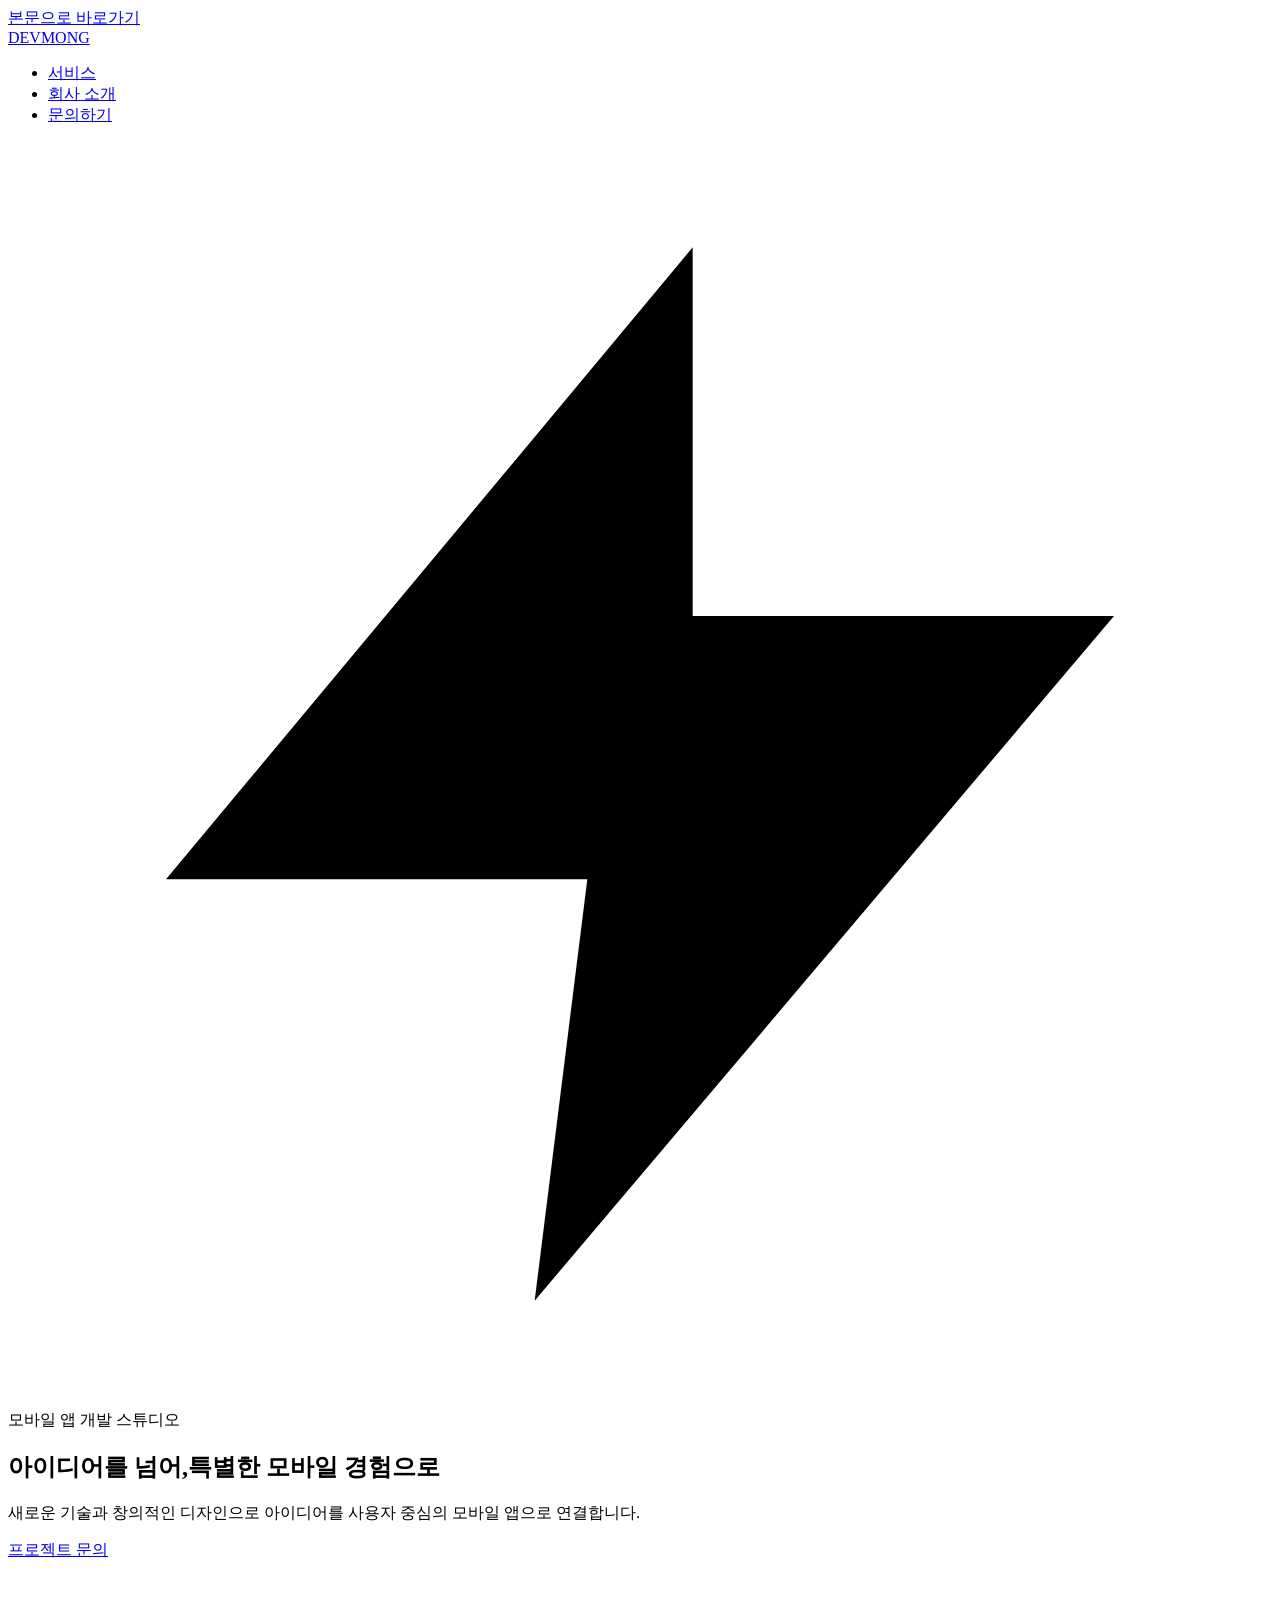
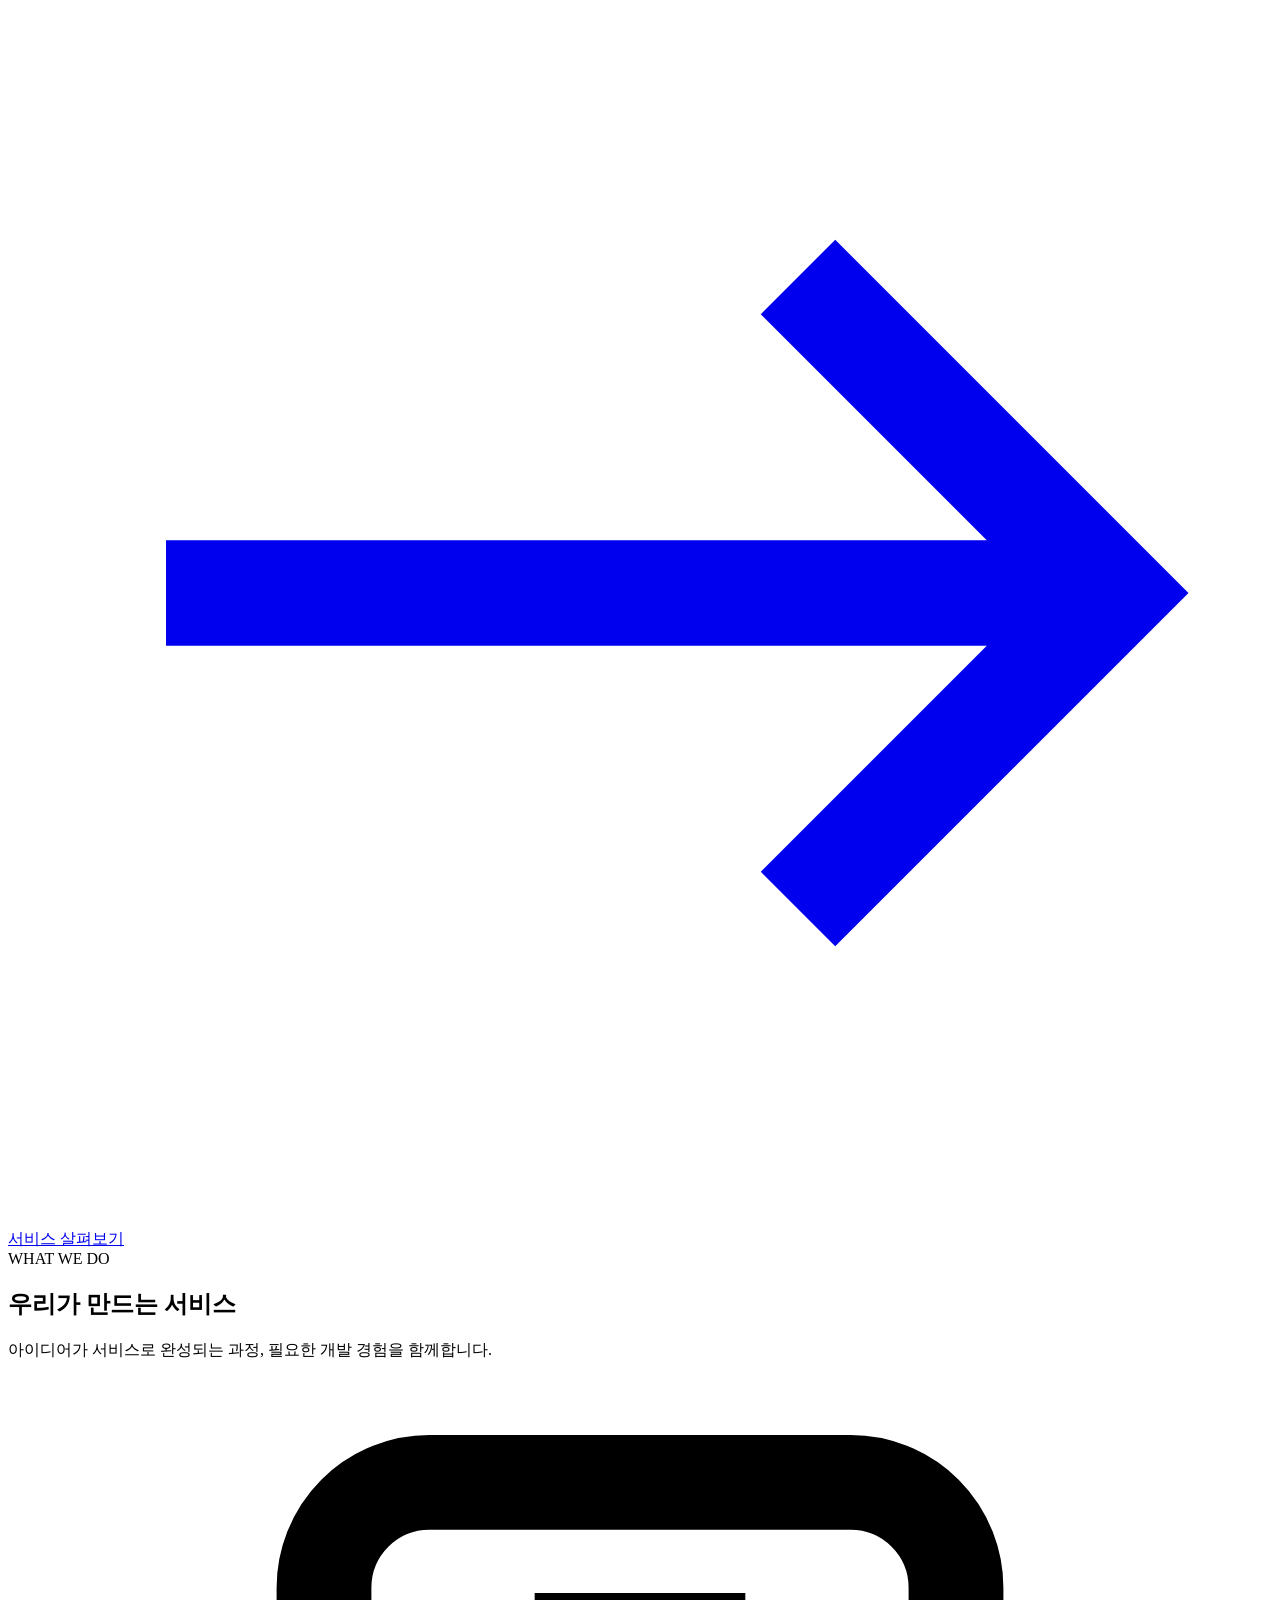
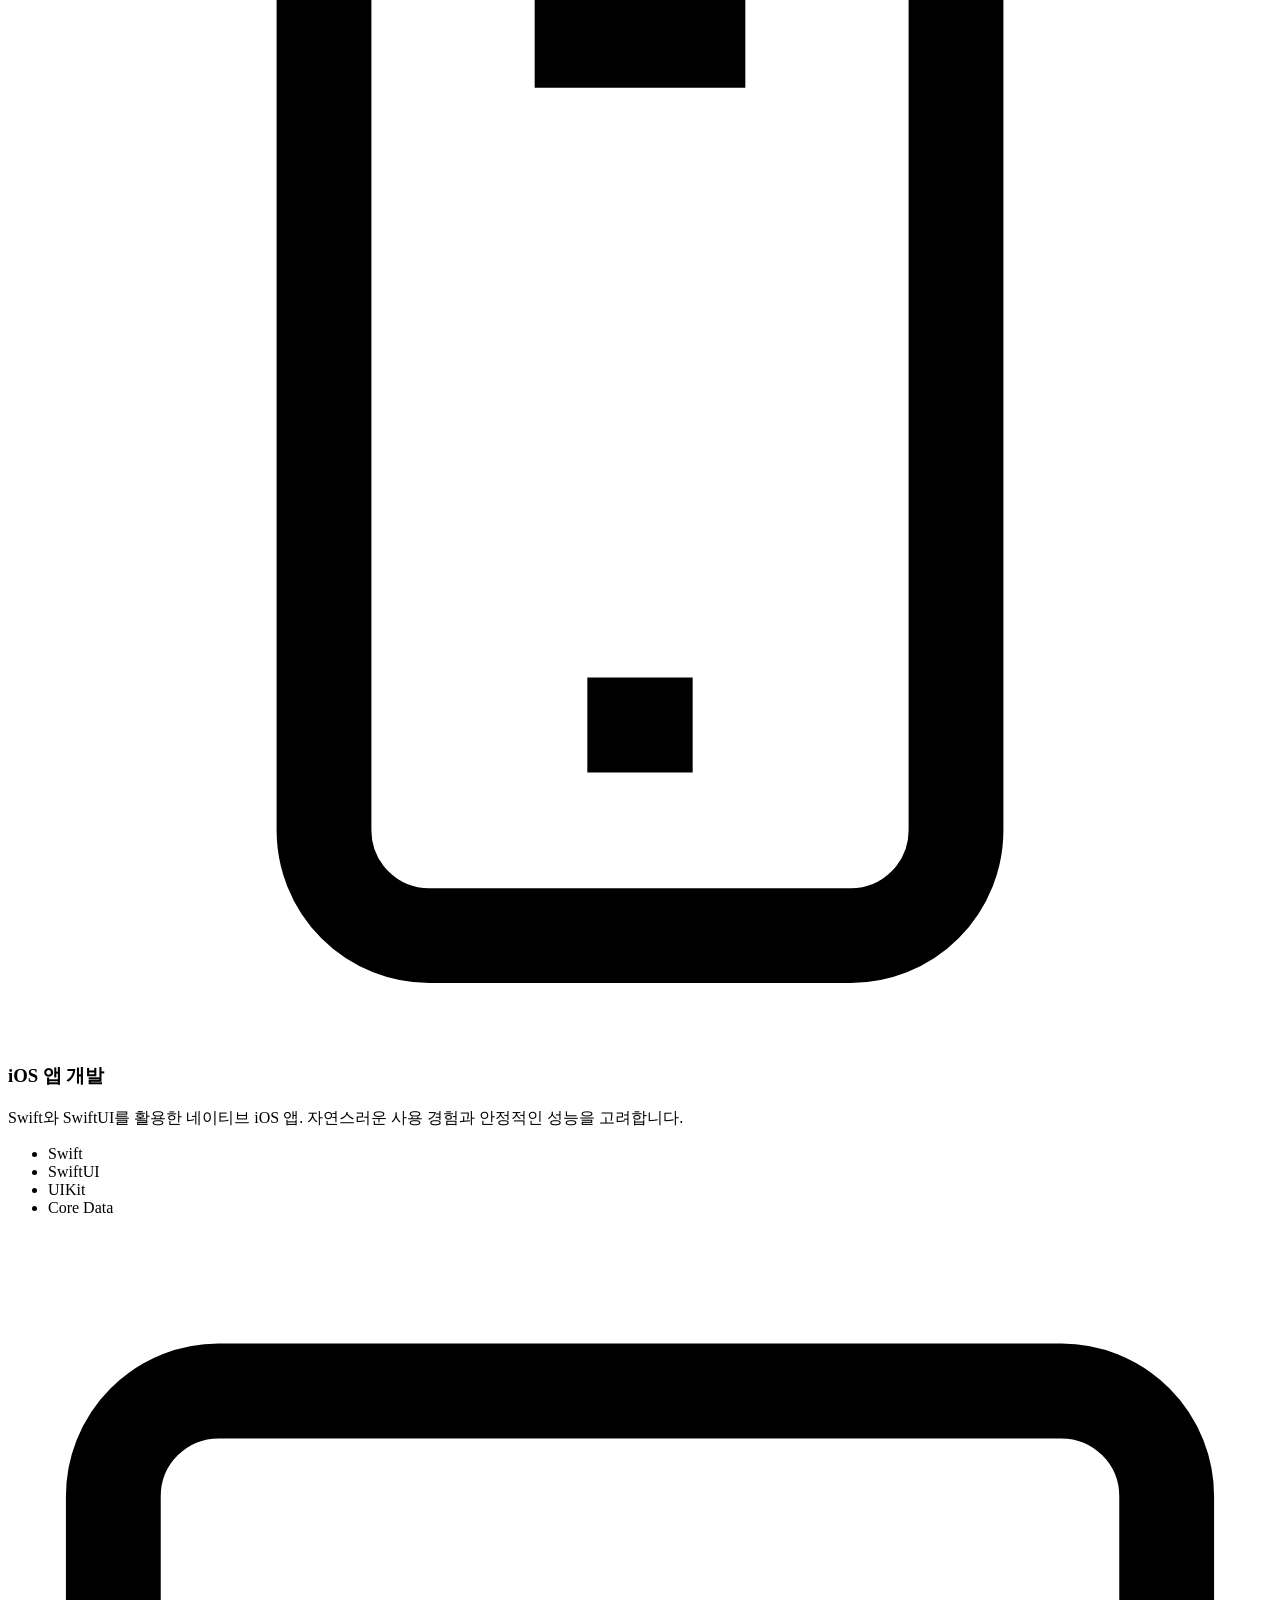
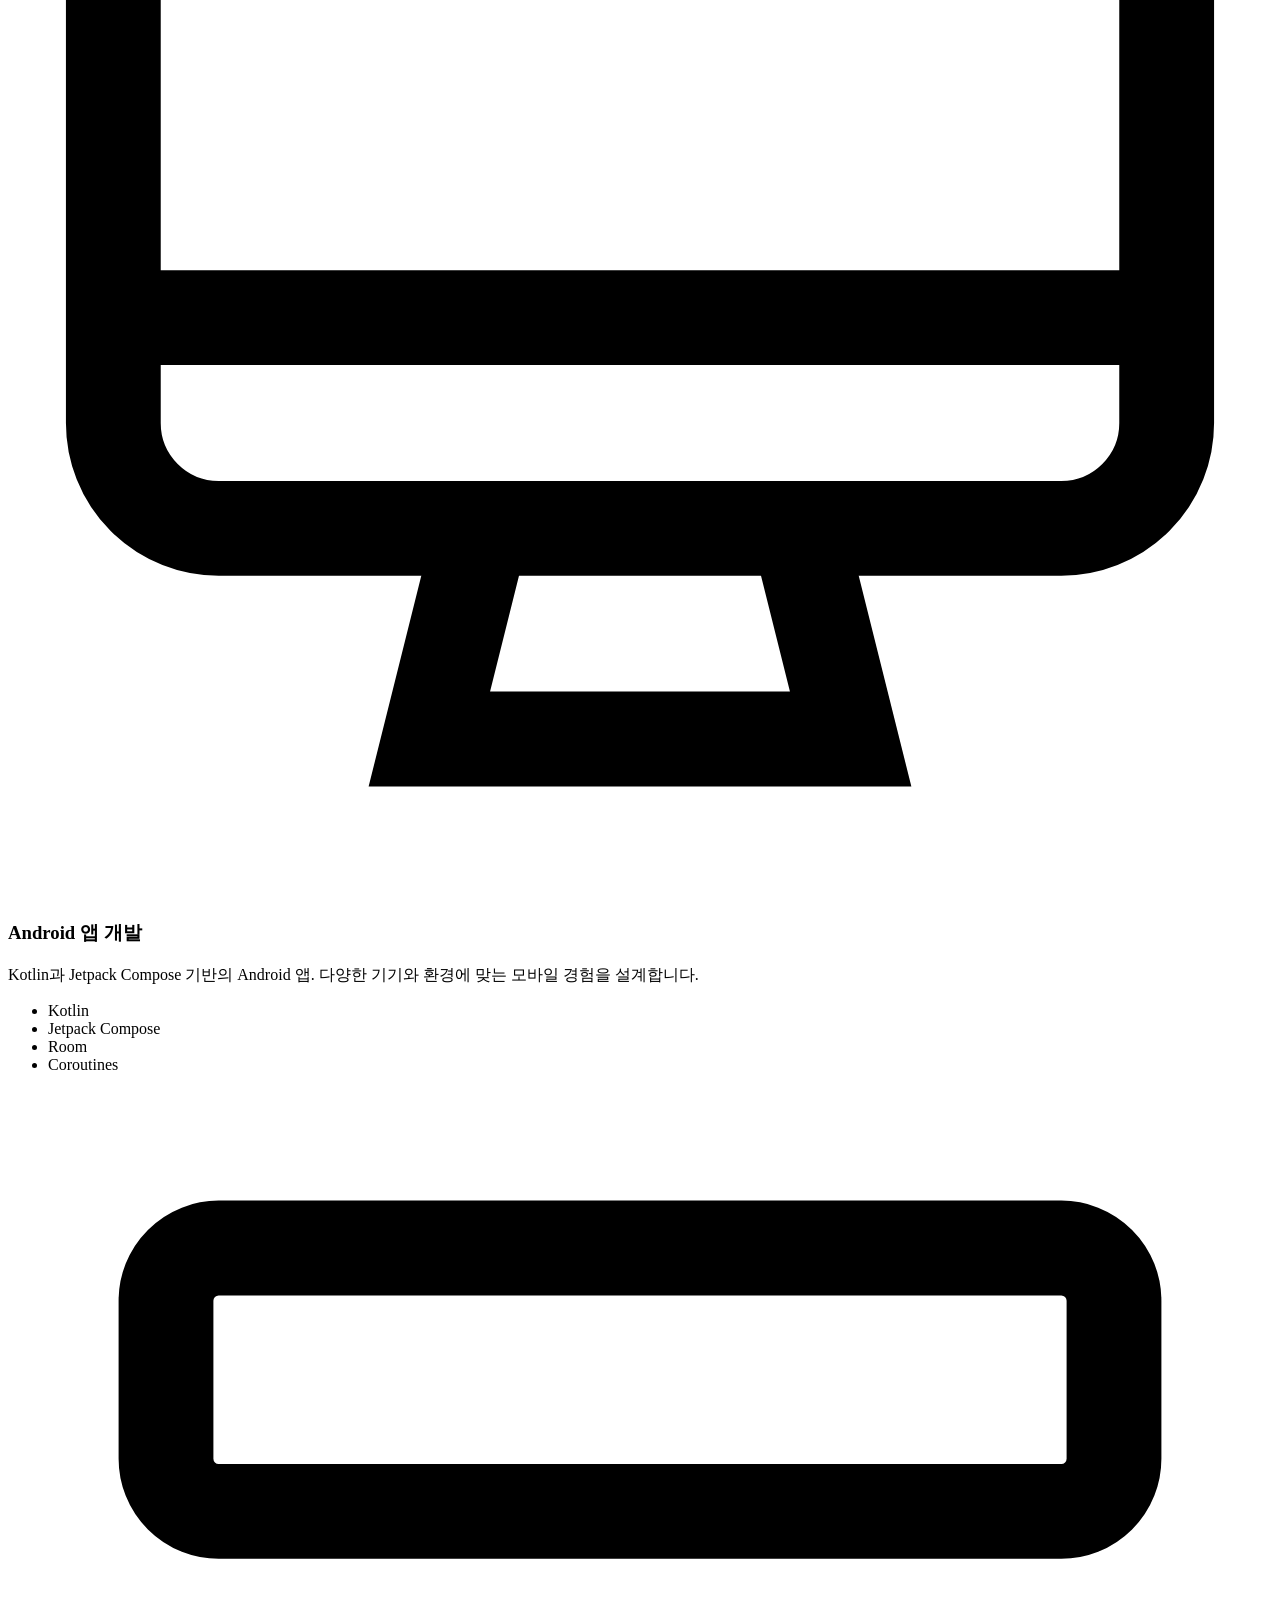
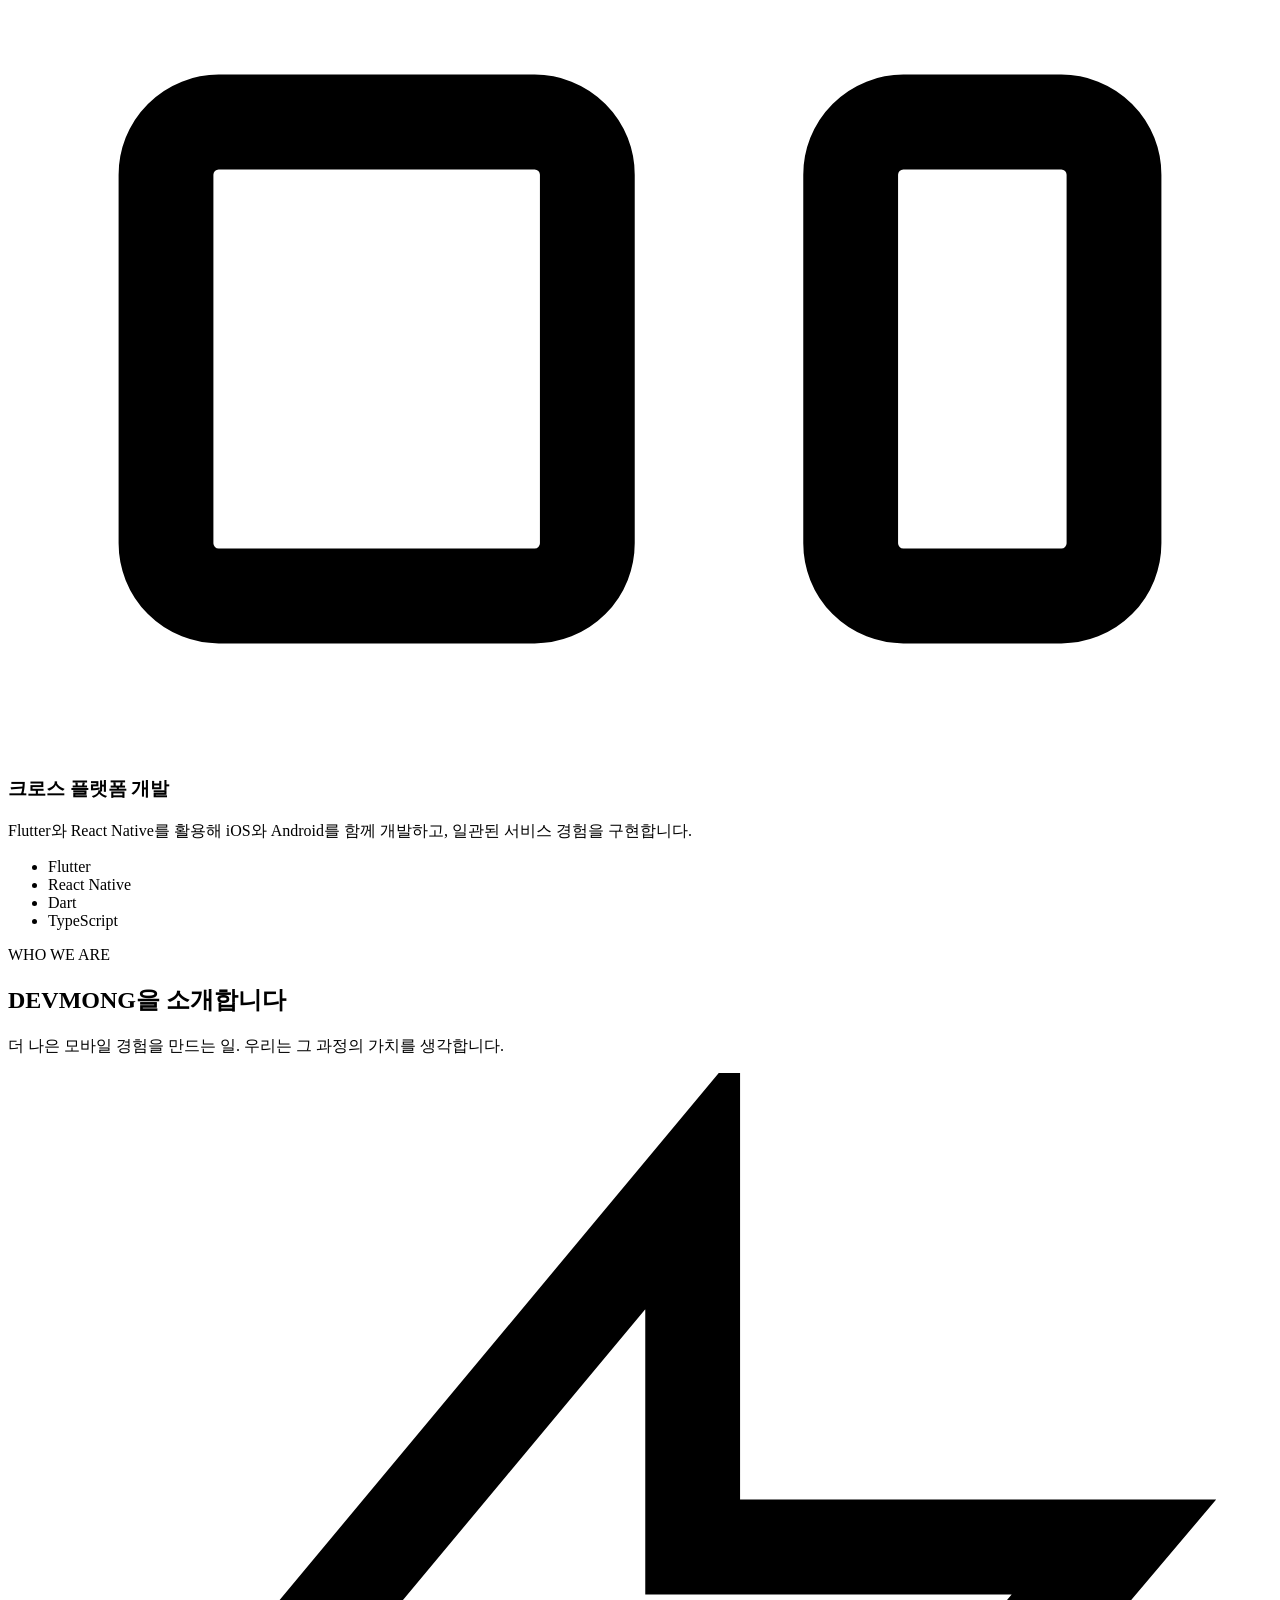
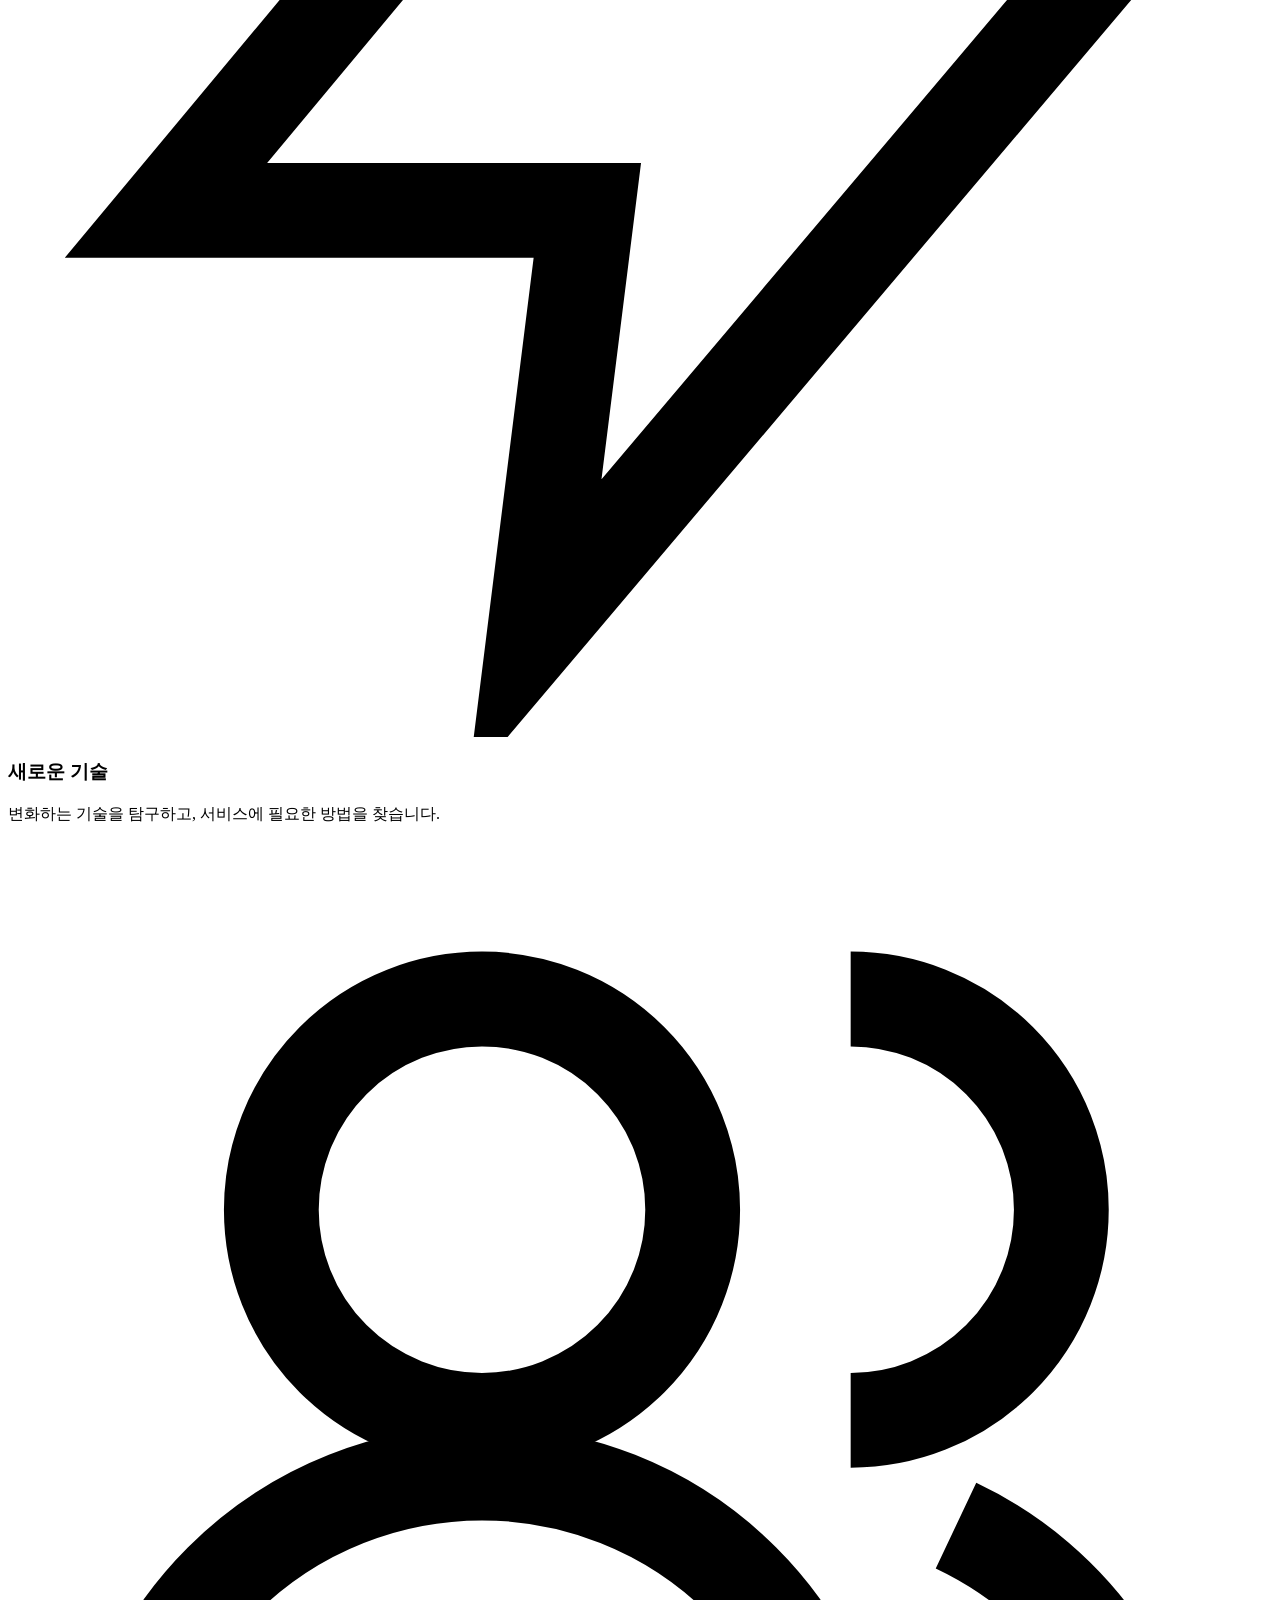
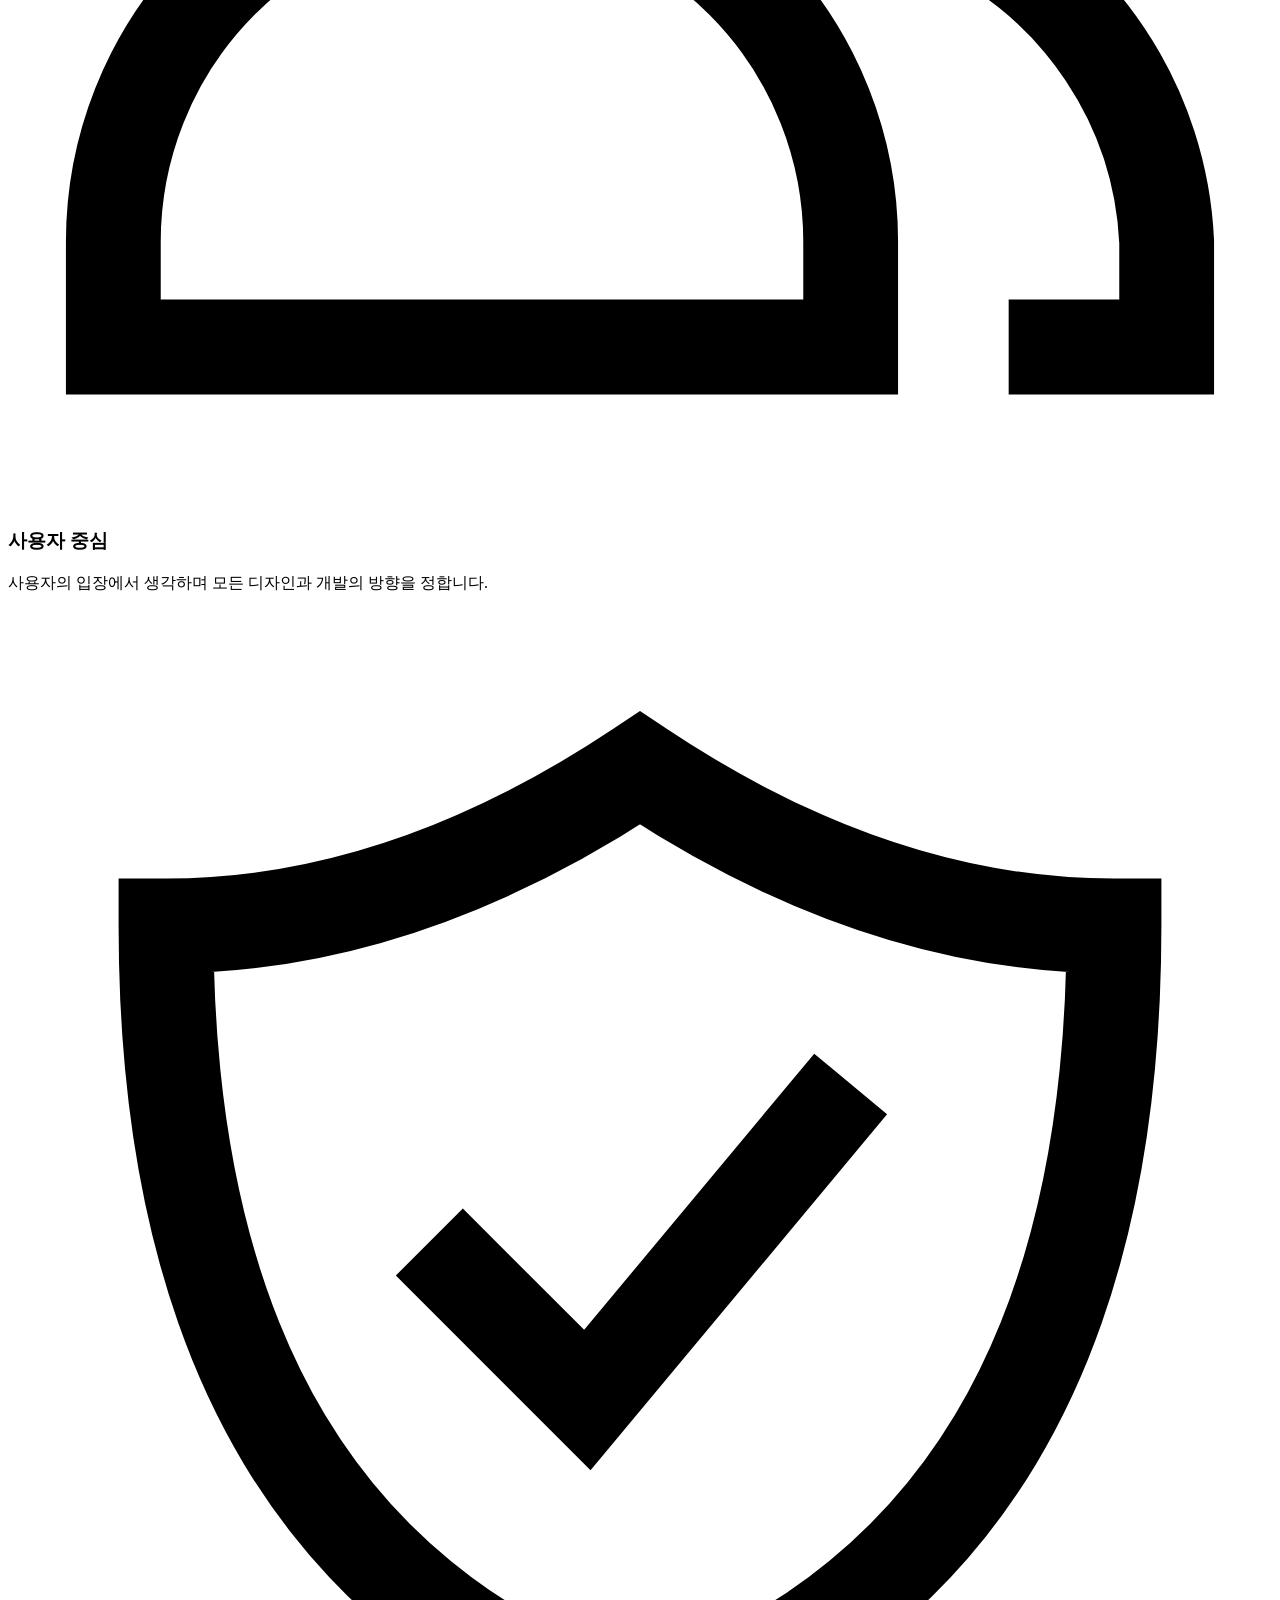
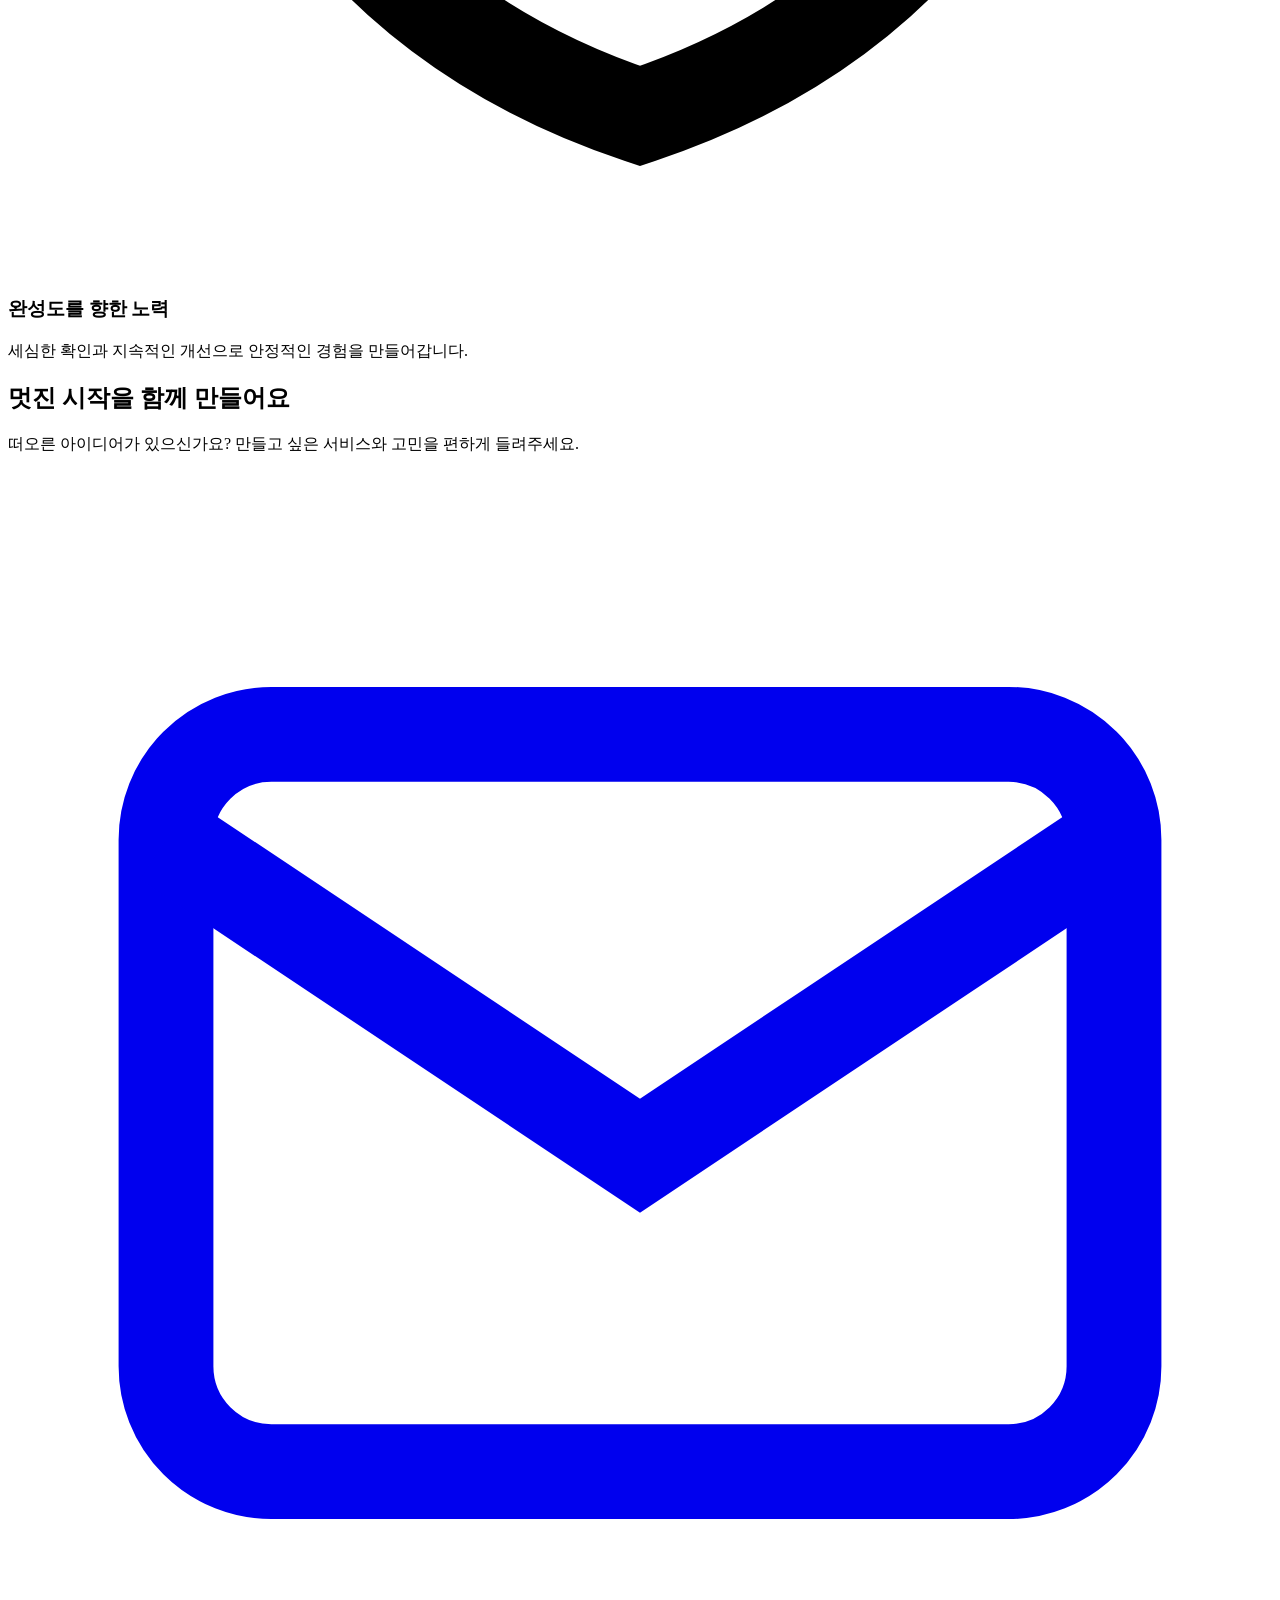
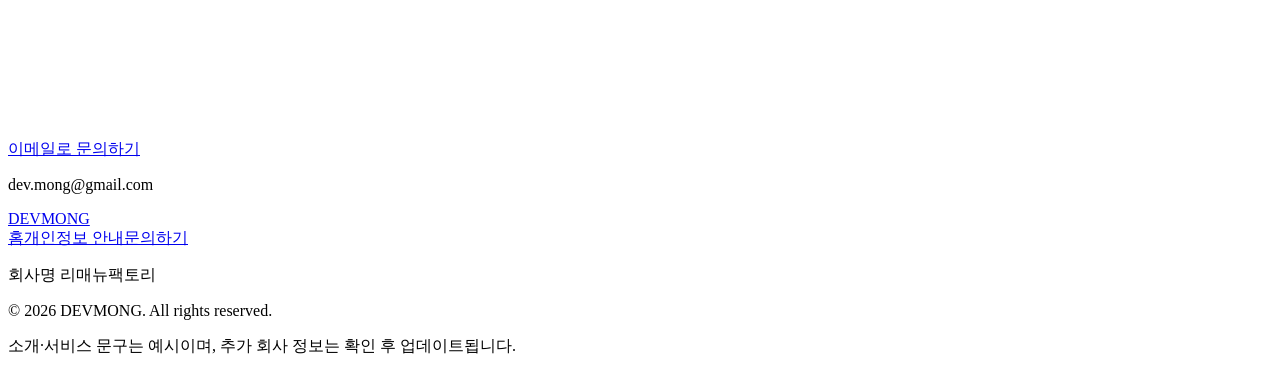
==== index.html @ 9b18abe9 "Publish DEVMONG homepage" ====
<!doctype html>
<html lang="ko">
<head>
  <meta charset="utf-8">
  <meta name="viewport" content="width=device-width, initial-scale=1">
  <meta name="theme-color" content="#0f172a">
  <meta name="description" content="아이디어를 더 나은 모바일 경험으로 연결합니다. DEVMONG의 서비스와 회사 소개를 만나보세요.">
  <meta property="og:type" content="website">
  <meta property="og:locale" content="ko_KR">
  <meta property="og:title" content="DEVMONG | 모바일 앱 개발 스튜디오">
  <meta property="og:description" content="아이디어를 더 나은 모바일 경험으로 연결합니다.">
  <title>DEVMONG | 모바일 앱 개발 스튜디오</title>
  <link rel="icon" href="./assets/favicon.svg" type="image/svg+xml">
  <link rel="stylesheet" href="./assets/styles.css">
  <script src="./site.config.js" defer></script>
  <script src="./assets/main.js" defer></script>
</head>
<body id="top">
  <a class="skip-link" href="#main">본문으로 바로가기</a>
  <header class="navbar" id="navbar">
    <nav class="nav-container container" aria-label="주 메뉴">
      <a class="logo" href="./index.html" aria-label="DEVMONG 홈" data-brand-link>
        <img class="brand-image" data-brand-image alt="" hidden>
        <span class="brand-text" data-company-name>DEVMONG</span>
      </a>
      <button class="mobile-menu-btn" type="button" aria-controls="nav-links" aria-expanded="false" aria-label="메뉴 열기" hidden>
        <svg viewBox="0 0 24 24" fill="none" stroke="currentColor" stroke-width="2" aria-hidden="true"><path class="menu-lines" d="M4 6h16M4 12h16M4 18h16"/><path class="menu-close" d="m6 6 12 12M6 18 18 6"/></svg>
      </button>
      <ul class="nav-links" id="nav-links">
        <li><a href="#services">서비스</a></li>
        <li><a href="#about">회사 소개</a></li>
        <li><a href="#contact">문의하기</a></li>
      </ul>
    </nav>
  </header>

  <main id="main" tabindex="-1">
    <section class="hero" aria-labelledby="hero-title">
      <div class="floating-shapes" aria-hidden="true"><div class="shape shape-1"></div><div class="shape shape-2"></div><div class="shape shape-3"></div></div>
      <div class="hero-content">
        <div class="hero-badge">
          <svg viewBox="0 0 24 24" fill="currentColor" aria-hidden="true"><path d="M13 2 3 14h8l-1 8L21 9h-8z"/></svg>
          <span data-text="hero.badge">모바일 앱 개발 스튜디오</span>
        </div>
        <h1 id="hero-title"><span class="hero-line" data-text="hero.line1">아이디어를 넘어,</span><span class="gradient-text" data-text="hero.highlight">특별한</span> <span data-text="hero.line2">모바일 경험으로</span></h1>
        <p data-text="hero.description">새로운 기술과 창의적인 디자인으로 아이디어를 사용자 중심의 모바일 앱으로 연결합니다.</p>
        <div class="hero-buttons">
          <a class="btn btn-primary" href="#contact"><span data-text="hero.primaryButton">프로젝트 문의</span><svg viewBox="0 0 24 24" fill="none" stroke="currentColor" stroke-width="2" aria-hidden="true"><path d="M3 12h18m-6-6 6 6-6 6"/></svg></a>
          <a class="btn btn-secondary" href="#services" data-text="hero.secondaryButton">서비스 살펴보기</a>
        </div>
      </div>
    </section>

    <section id="services" aria-labelledby="services-title">
      <div class="container">
        <div class="section-header reveal">
          <span class="section-label">WHAT WE DO</span>
          <h2 class="section-title" id="services-title" data-text="services.title">우리가 만드는 서비스</h2>
          <p class="section-subtitle" data-text="services.description">아이디어가 서비스로 완성되는 과정, 필요한 개발 경험을 함께합니다.</p>
        </div>
        <div class="services-grid">
          <article class="service-card reveal" data-service="0">
            <div class="service-icon" aria-hidden="true"><svg viewBox="0 0 24 24" fill="none" stroke="currentColor" stroke-width="1.8"><rect x="6" y="2" width="12" height="20" rx="2"/><path d="M10 5h4M11 18h2"/></svg></div>
            <h3 data-service-title>iOS 앱 개발</h3>
            <p data-service-description>Swift와 SwiftUI를 활용한 네이티브 iOS 앱. 자연스러운 사용 경험과 안정적인 성능을 고려합니다.</p>
            <ul class="service-tags" aria-label="관련 기술"><li>Swift</li><li>SwiftUI</li><li>UIKit</li><li>Core Data</li></ul>
          </article>
          <article class="service-card reveal" data-service="1">
            <div class="service-icon" aria-hidden="true"><svg viewBox="0 0 24 24" fill="none" stroke="currentColor" stroke-width="1.8"><rect x="2" y="3" width="20" height="14" rx="2"/><path d="M2 13h20M9 17l-1 4h8l-1-4"/></svg></div>
            <h3 data-service-title>Android 앱 개발</h3>
            <p data-service-description>Kotlin과 Jetpack Compose 기반의 Android 앱. 다양한 기기와 환경에 맞는 모바일 경험을 설계합니다.</p>
            <ul class="service-tags" aria-label="관련 기술"><li>Kotlin</li><li>Jetpack Compose</li><li>Room</li><li>Coroutines</li></ul>
          </article>
          <article class="service-card reveal" data-service="2">
            <div class="service-icon" aria-hidden="true"><svg viewBox="0 0 24 24" fill="none" stroke="currentColor" stroke-width="1.8"><rect x="3" y="3" width="18" height="5" rx="1"/><rect x="3" y="12" width="8" height="9" rx="1"/><rect x="16" y="12" width="5" height="9" rx="1"/></svg></div>
            <h3 data-service-title>크로스 플랫폼 개발</h3>
            <p data-service-description>Flutter와 React Native를 활용해 iOS와 Android를 함께 개발하고, 일관된 서비스 경험을 구현합니다.</p>
            <ul class="service-tags" aria-label="관련 기술"><li>Flutter</li><li>React Native</li><li>Dart</li><li>TypeScript</li></ul>
          </article>
        </div>
      </div>
    </section>

    <section id="about" class="about" aria-labelledby="about-title">
      <div class="container">
        <div class="section-header reveal">
          <span class="section-label">WHO WE ARE</span>
          <h2 class="section-title" id="about-title" data-text="about.title">DEVMONG을 소개합니다</h2>
          <p class="section-subtitle" data-text="about.description">더 나은 모바일 경험을 만드는 일. 우리는 그 과정의 가치를 생각합니다.</p>
        </div>
        <div class="about-content">
          <article class="about-card reveal" data-about="0">
            <div class="about-icon" aria-hidden="true"><svg viewBox="0 0 24 24" fill="none" stroke="currentColor" stroke-width="1.8"><path d="M13 2 3 14h8l-1 8L21 9h-8z"/></svg></div>
            <h3 data-about-title>새로운 기술</h3><p data-about-description>변화하는 기술을 탐구하고, 서비스에 필요한 방법을 찾습니다.</p>
          </article>
          <article class="about-card reveal" data-about="1">
            <div class="about-icon" aria-hidden="true"><svg viewBox="0 0 24 24" fill="none" stroke="currentColor" stroke-width="1.8"><circle cx="9" cy="7" r="4"/><path d="M2 21v-2a7 7 0 0 1 14 0v2ZM16 3a4 4 0 0 1 0 8m3 10h3v-2a7 7 0 0 0-4-6"/></svg></div>
            <h3 data-about-title>사용자 중심</h3><p data-about-description>사용자의 입장에서 생각하며 모든 디자인과 개발의 방향을 정합니다.</p>
          </article>
          <article class="about-card reveal" data-about="2">
            <div class="about-icon" aria-hidden="true"><svg viewBox="0 0 24 24" fill="none" stroke="currentColor" stroke-width="1.8"><path d="M12 3c3 2 6 3 9 3 0 8-3 13-9 15C6 19 3 14 3 6c3 0 6-1 9-3Z"/><path d="m8 12 3 3 5-6"/></svg></div>
            <h3 data-about-title>완성도를 향한 노력</h3><p data-about-description>세심한 확인과 지속적인 개선으로 안정적인 경험을 만들어갑니다.</p>
          </article>
        </div>
      </div>
    </section>

    <section id="contact" class="contact" aria-labelledby="contact-title">
      <div class="container">
        <div class="contact-box reveal">
          <h2 id="contact-title" data-text="inquiry.title">멋진 시작을 함께 만들어요</h2>
          <p data-text="inquiry.description">떠오른 아이디어가 있으신가요? 만들고 싶은 서비스와 고민을 편하게 들려주세요.</p>
          <a class="contact-btn" data-contact-button href="mailto:dev.mong@gmail.com" aria-describedby="contact-status">
            <svg viewBox="0 0 24 24" fill="none" stroke="currentColor" stroke-width="1.8" aria-hidden="true"><rect x="3" y="5" width="18" height="14" rx="2"/><path d="m3 7 9 6 9-6"/></svg>
            <span data-contact-button-label>이메일로 문의하기</span>
          </a>
          <p class="contact-status" id="contact-status" data-contact-status>dev.mong@gmail.com</p>
          <dl class="contact-details" data-contact-details hidden></dl>
        </div>
      </div>
    </section>
  </main>

  <footer>
    <div class="footer-content container">
      <a class="footer-logo" href="./index.html" data-brand-link aria-label="DEVMONG 홈"><img class="brand-image" data-brand-image alt="" hidden><span class="brand-text" data-company-name>DEVMONG</span></a>
      <nav class="footer-links" aria-label="하단 메뉴"><a href="./index.html">홈</a><a href="./privacy.html">개인정보 안내</a><a href="#contact">문의하기</a></nav>
    </div>
    <div class="footer-bottom container">
      <p class="company-details" data-company-details>회사명 리매뉴팩토리</p>
      <p>© <span data-year>2026</span> <span data-company-name>DEVMONG</span>. All rights reserved.</p>
      <p class="draft-notice" data-draft-notice>소개·서비스 문구는 예시이며, 추가 회사 정보는 확인 후 업데이트됩니다.</p>
    </div>
  </footer>
</body>
</html>
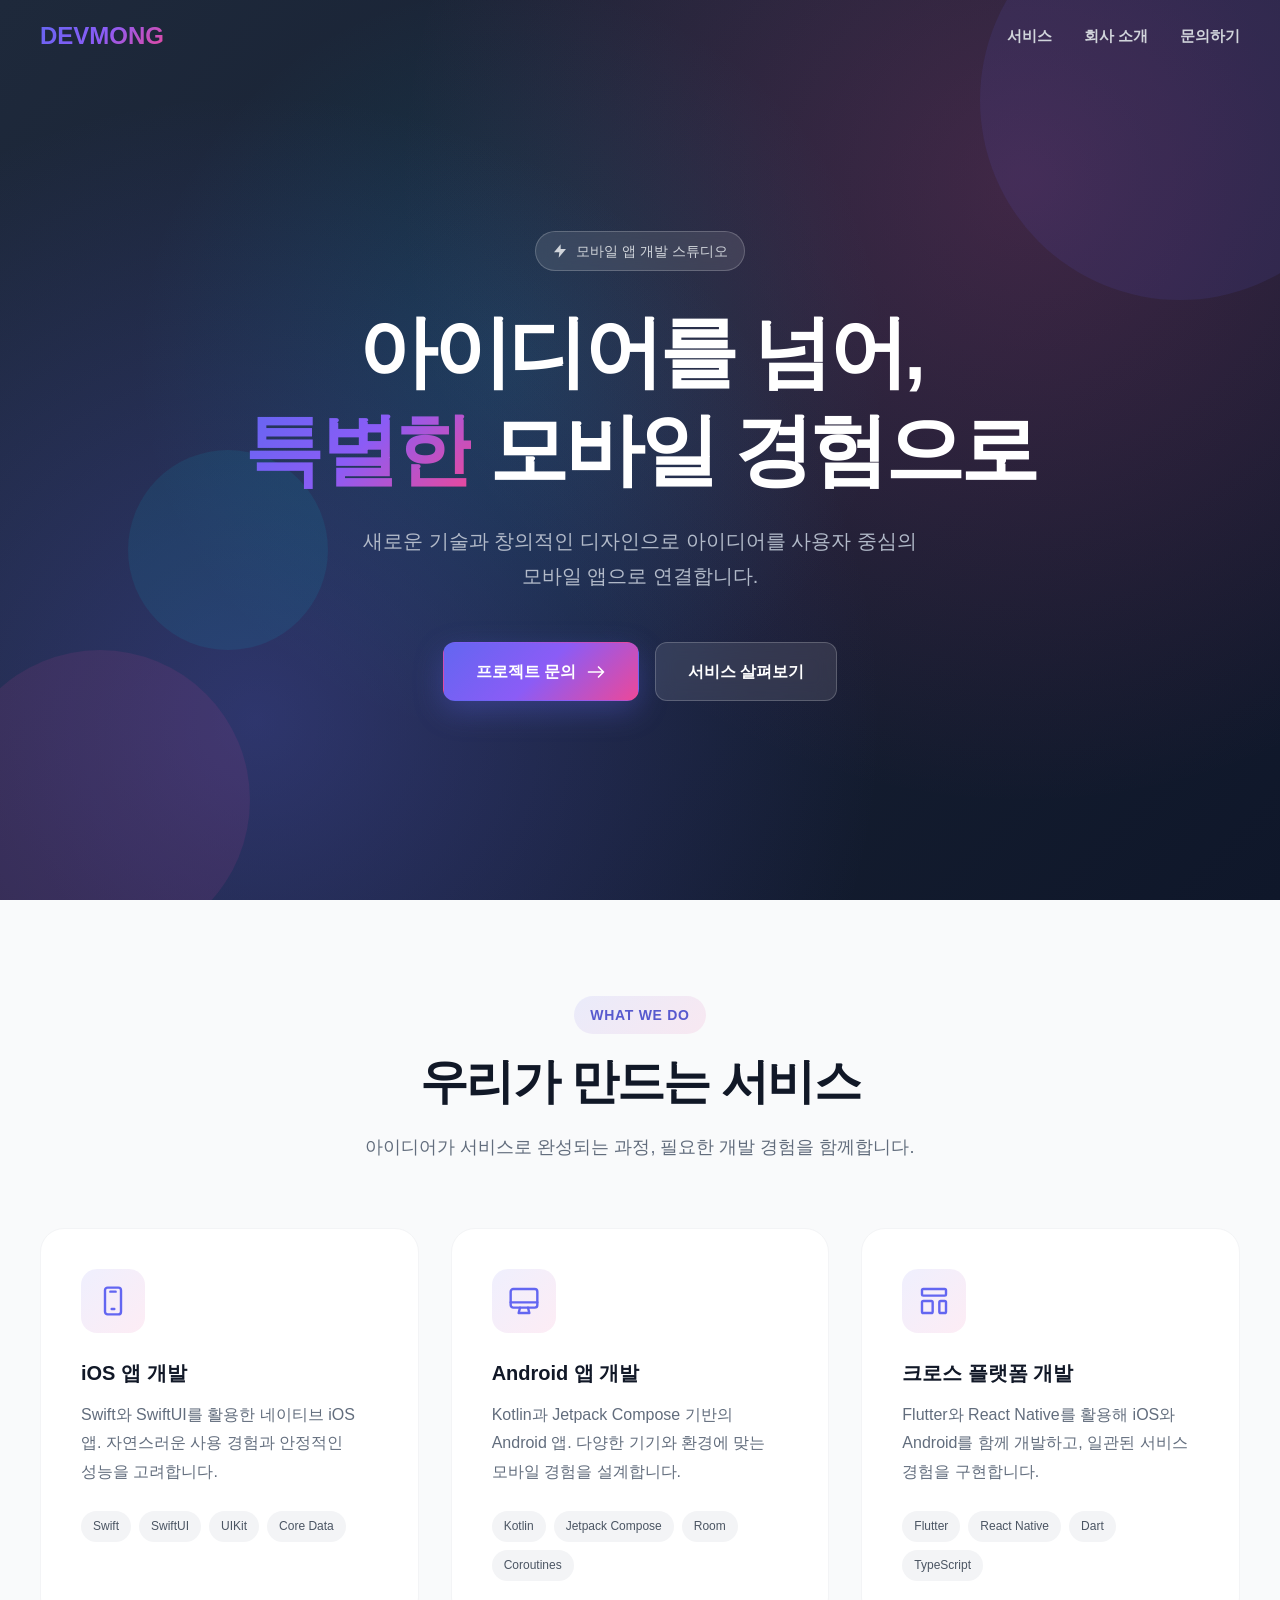
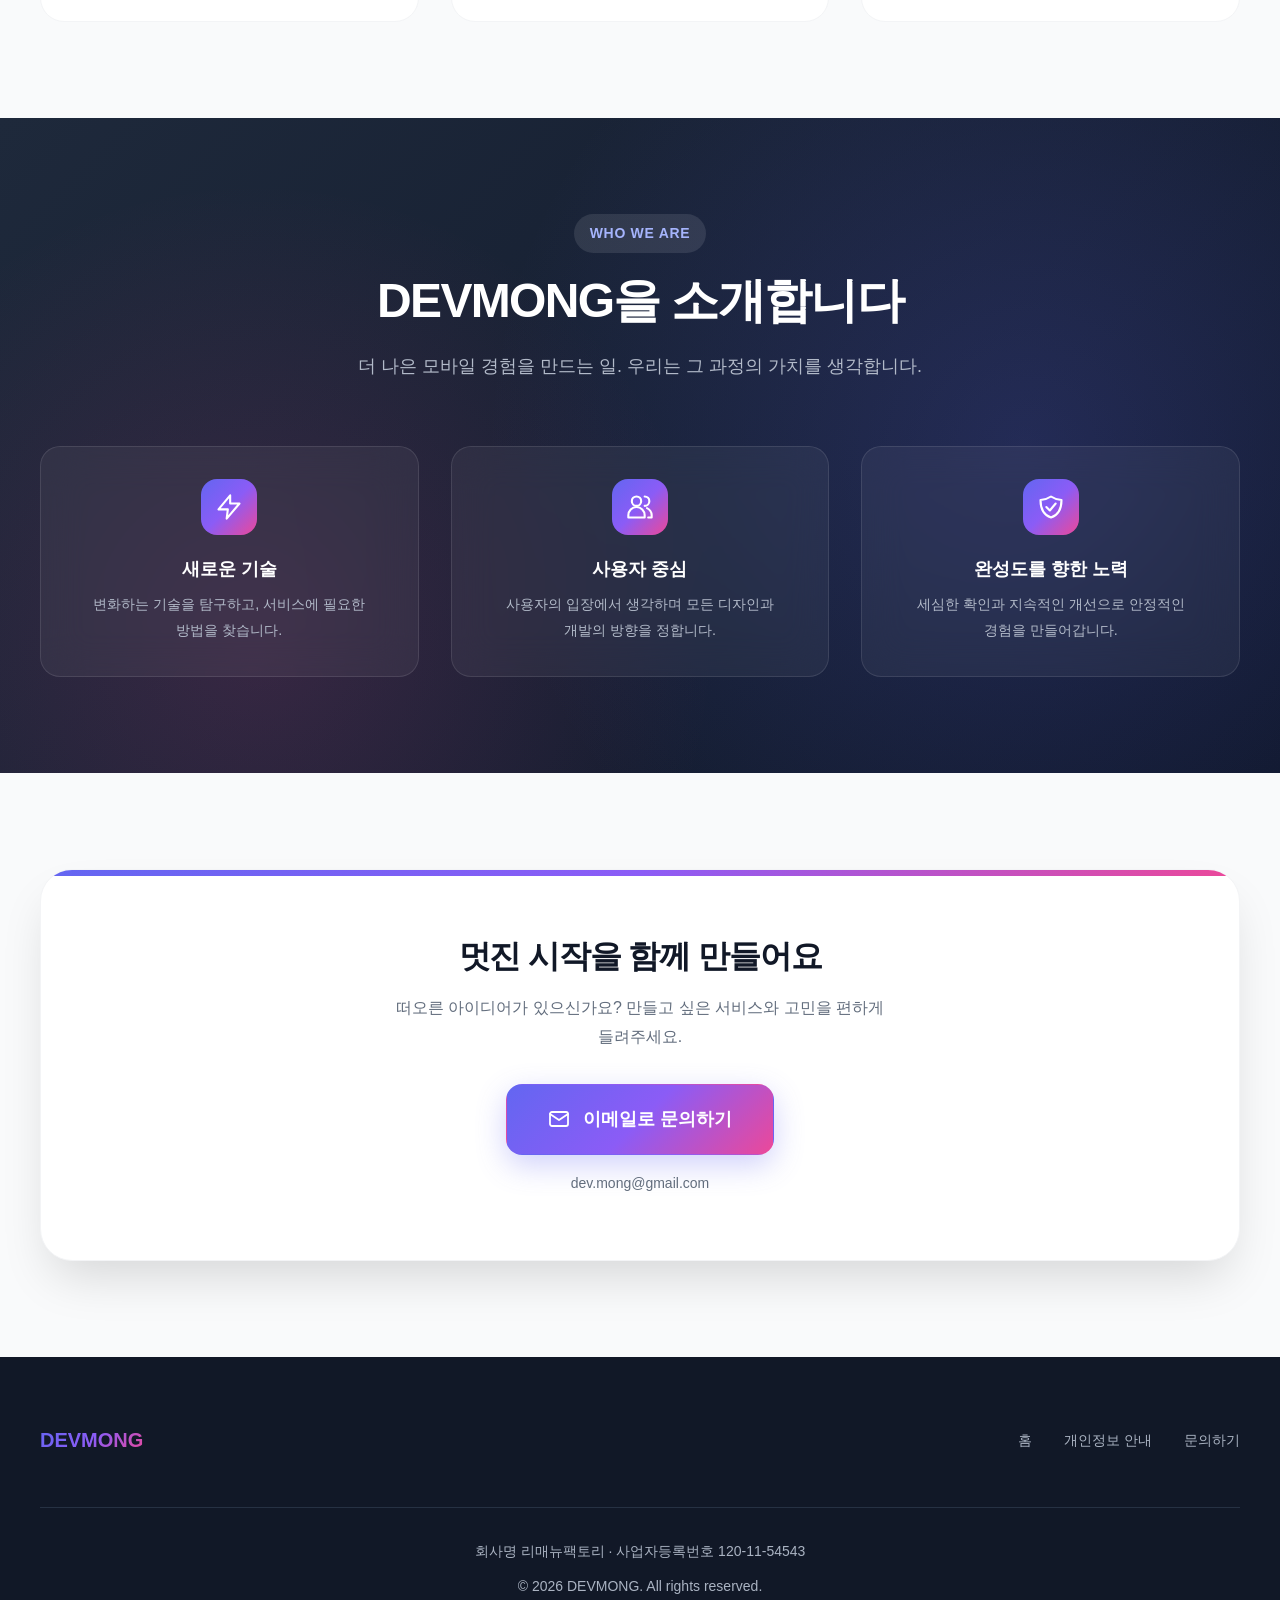
==== commit ecfeb068: "Update company footer in index.html" ====
--- a/index.html
+++ b/index.html
@@ -127,9 +127,8 @@
       <nav class="footer-links" aria-label="하단 메뉴"><a href="./index.html">홈</a><a href="./privacy.html">개인정보 안내</a><a href="#contact">문의하기</a></nav>
     </div>
     <div class="footer-bottom container">
-      <p class="company-details" data-company-details>회사명 리매뉴팩토리</p>
+      <p class="company-details" data-company-details>회사명 리매뉴팩토리 · 사업자등록번호 120-11-54543</p>
       <p>© <span data-year>2026</span> <span data-company-name>DEVMONG</span>. All rights reserved.</p>
-      <p class="draft-notice" data-draft-notice>소개·서비스 문구는 예시이며, 추가 회사 정보는 확인 후 업데이트됩니다.</p>
     </div>
   </footer>
 </body>
--- a/assets/styles.css
+++ b/assets/styles.css
@@ -0,0 +1,185 @@
+:root {
+  color-scheme: light;
+  --primary: #6366f1;
+  --primary-light: #a5b4fc;
+  --pink: #ec4899;
+  --ink: #111827;
+  --muted: #626d7d;
+  --gradient: linear-gradient(135deg, #6366f1 0%, #8b5cf6 50%, #ec4899 100%);
+  --dark: linear-gradient(135deg, #1e293b 0%, #0f172a 100%);
+  --shadow: 0 25px 50px -12px rgb(0 0 0 / .15);
+}
+*, *::before, *::after { box-sizing: border-box; }
+html { scroll-behavior: smooth; scroll-padding-top: 88px; }
+body { margin: 0; background: #f9fafb; color: #374151; font-family: Inter, -apple-system, BlinkMacSystemFont, "Segoe UI", "Apple SD Gothic Neo", "Noto Sans KR", "Malgun Gothic", sans-serif; line-height: 1.6; word-break: keep-all; overflow-wrap: anywhere; }
+h1, h2, h3, p, ul { margin: 0; }
+ul { padding: 0; list-style: none; }
+a { color: inherit; }
+button { font: inherit; }
+svg { display: block; flex-shrink: 0; stroke-linecap: round; stroke-linejoin: round; }
+[hidden] { display: none !important; }
+:focus-visible { outline: 3px solid #818cf8; outline-offset: 5px; }
+.container { width: min(100%, 1200px); margin-inline: auto; }
+.skip-link { position: fixed; z-index: 2000; inset: 12px auto auto 12px; padding: 12px 20px; border-radius: 8px; background: white; color: var(--ink); transform: translateY(-160%); }
+.skip-link:focus { transform: translateY(0); }
+
+.navbar { position: fixed; inset: 0 0 auto; z-index: 100; padding: 16px 32px; transition: background .3s, box-shadow .3s; }
+.navbar.scrolled, .navbar.menu-open, .navbar.solid { background: rgb(255 255 255 / .96); box-shadow: 0 4px 12px rgb(0 0 0 / .06); backdrop-filter: blur(20px); }
+.nav-container { display: flex; align-items: center; justify-content: space-between; gap: 24px; min-height: 40px; }
+.logo, .footer-logo { display: inline-flex; align-items: center; font-size: 24px; font-weight: 800; line-height: 1.6; text-decoration: none; }
+.brand-text, .gradient-text { background: var(--gradient); color: #a78bfa; -webkit-background-clip: text; background-clip: text; -webkit-text-fill-color: transparent; }
+.brand-image { display: block; max-width: 200px; max-height: 40px; width: auto; height: auto; object-fit: contain; }
+.nav-links { display: flex; align-items: center; gap: 32px; }
+.nav-links a { display: block; padding-block: 8px; text-decoration: none; color: #d1d5db; font-size: 15.2px; font-weight: 600; position: relative; transition: color .2s; }
+.navbar.scrolled .nav-links a, .navbar.solid .nav-links a, .navbar.menu-open .nav-links a { color: #4b5563; }
+.nav-links a::after { content: ""; position: absolute; inset: auto 0 3px; height: 2px; background: var(--gradient); transform: scaleX(0); transform-origin: left; transition: transform .2s; }
+.nav-links a:hover, .navbar .nav-links a[aria-current] { color: #a78bfa; }
+.navbar.scrolled .nav-links a:hover, .navbar.solid .nav-links a:hover { color: #6366f1; }
+.nav-links a:hover::after { transform: scaleX(1); }
+.mobile-menu-btn { display: none; padding: 10px; border: 0; background: transparent; color: #e5e7eb; border-radius: 6px; cursor: pointer; }
+.mobile-menu-btn svg { width: 24px; height: 24px; }
+.menu-close { display: none; }
+.menu-open .menu-lines { display: none; }
+.menu-open .menu-close { display: block; }
+.scrolled .mobile-menu-btn, .solid .mobile-menu-btn, .menu-open .mobile-menu-btn { color: #4b5563; }
+
+section { padding: 96px 32px; }
+.hero { display: flex; align-items: center; justify-content: center; position: relative; min-height: 100vh; min-height: 100svh; padding: 128px 32px 96px; background: var(--dark); overflow: hidden; }
+.hero::before, .about::before { content: ""; position: absolute; inset: 0; pointer-events: none; }
+.hero::before { background: radial-gradient(circle at 20% 80%, rgb(99 102 241 / .3) 0%, transparent 50%), radial-gradient(circle at 80% 20%, rgb(236 72 153 / .2) 0%, transparent 50%), radial-gradient(circle at 40% 40%, rgb(6 182 212 / .15) 0%, transparent 40%); animation: pulse 8s ease-in-out infinite; }
+.hero-content { position: relative; z-index: 1; max-width: 900px; padding: 16px 0; text-align: center; }
+.hero-badge { display: inline-flex; align-items: center; gap: 8px; padding: 8px 16px; margin-bottom: 32px; border: 1px solid rgb(255 255 255 / .2); border-radius: 100px; color: #d1d5db; background: rgb(255 255 255 / .1); font-size: 14px; font-weight: 500; backdrop-filter: blur(10px); }
+.hero-badge svg { width: 16px; height: 16px; }
+.hero h1 { margin-bottom: 24px; color: white; font-size: clamp(44px, 6.2vw, 80px); font-weight: 800; line-height: 1.24; letter-spacing: -.045em; }
+.hero-line { display: block; }
+.hero p { max-width: 600px; margin: 0 auto 48px; color: #b2bac9; font-size: 20px; line-height: 1.75; }
+.hero-buttons { display: flex; justify-content: center; flex-wrap: wrap; gap: 16px; }
+.btn, .contact-btn { display: inline-flex; align-items: center; justify-content: center; gap: 10px; min-height: 56px; padding: 16px 32px; border: 1px solid transparent; border-radius: 12px; color: white; font-size: 16px; font-weight: 700; text-decoration: none; transition: transform .25s, box-shadow .25s, background .25s; }
+.btn svg { width: 20px; height: 20px; }
+.btn-primary, .contact-btn { background: var(--gradient); box-shadow: 0 10px 30px rgb(99 102 241 / .3); }
+.btn-primary:hover, .contact-btn[href]:hover { transform: translateY(-3px); box-shadow: 0 15px 40px rgb(99 102 241 / .4); }
+.btn-secondary { background: rgb(255 255 255 / .1); border-color: rgb(255 255 255 / .2); backdrop-filter: blur(10px); }
+.btn-secondary:hover { transform: translateY(-2px); background: rgb(255 255 255 / .18); }
+.floating-shapes { position: absolute; inset: 0; overflow: hidden; pointer-events: none; }
+.shape { position: absolute; border-radius: 50%; opacity: .1; animation: float 20s infinite ease-in-out; }
+.shape-1 { width: 400px; height: 400px; background: var(--primary); top: -100px; right: -100px; }
+.shape-2 { width: 300px; height: 300px; background: var(--pink); bottom: -50px; left: -50px; animation-delay: -5s; }
+.shape-3 { width: 200px; height: 200px; background: #06b6d4; top: 50%; left: 10%; animation-delay: -10s; }
+@keyframes pulse { 50% { opacity: .7; } }
+@keyframes float { 25% { transform: translate(20px, -20px); } 50% { transform: translate(-10px, 20px); } 75% { transform: translate(-20px, -10px); } }
+
+.section-header { text-align: center; margin-bottom: 64px; }
+.section-label { display: inline-block; padding: 8px 16px; margin-bottom: 16px; border-radius: 100px; background: linear-gradient(135deg, rgb(99 102 241 / .1), rgb(236 72 153 / .1)); color: #5759ce; font-size: 14px; font-weight: 700; letter-spacing: .05em; }
+.section-title { margin-bottom: 16px; color: var(--ink); font-size: clamp(30px, 4vw, 48px); font-weight: 800; line-height: 1.35; letter-spacing: -.035em; }
+.section-subtitle { max-width: 600px; margin-inline: auto; color: var(--muted); font-size: 18px; line-height: 1.8; }
+.services-grid { display: grid; grid-template-columns: repeat(3, minmax(0, 1fr)); gap: 32px; }
+.service-card { position: relative; padding: 40px; background: white; border: 1px solid #f3f4f6; border-radius: 24px; overflow: hidden; transition: transform .3s, box-shadow .3s; }
+.service-card::before { content: ""; position: absolute; inset: 0 0 auto; height: 4px; background: var(--gradient); transform: scaleX(0); transform-origin: left; transition: transform .3s; }
+.service-card:hover { transform: translateY(-8px); box-shadow: var(--shadow); }
+.service-card:hover::before { transform: scaleX(1); }
+.service-icon { display: flex; align-items: center; justify-content: center; width: 64px; height: 64px; margin-bottom: 24px; border-radius: 16px; background: linear-gradient(135deg, rgb(99 102 241 / .1), rgb(236 72 153 / .1)); color: var(--primary); }
+.service-icon svg { width: 32px; height: 32px; }
+.service-card h3 { margin-bottom: 12px; color: var(--ink); font-size: 20px; font-weight: 700; }
+.service-card p { color: var(--muted); line-height: 1.8; }
+.service-tags { display: flex; flex-wrap: wrap; gap: 8px; margin-top: 24px; }
+.service-tags li { padding: 6px 12px; border-radius: 100px; background: #f3f4f6; color: #4b5563; font-size: 12px; font-weight: 500; }
+
+.about { position: relative; overflow: hidden; background: var(--dark); }
+.about::before { background: radial-gradient(circle at 80% 50%, rgb(99 102 241 / .2) 0%, transparent 50%), radial-gradient(circle at 20% 80%, rgb(236 72 153 / .15) 0%, transparent 40%); }
+.about .container { position: relative; }
+.about .section-label { color: var(--primary-light); background: rgb(255 255 255 / .1); }
+.about .section-title { color: white; }
+.about .section-subtitle { color: #b2bac9; }
+.about-content { display: grid; grid-template-columns: repeat(3, minmax(0, 1fr)); gap: 32px; }
+.about-card { padding: 32px; border: 1px solid rgb(255 255 255 / .1); border-radius: 20px; text-align: center; background: rgb(255 255 255 / .05); backdrop-filter: blur(20px); transition: transform .3s, background .3s; }
+.about-card:hover { transform: translateY(-4px); background: rgb(255 255 255 / .1); }
+.about-icon { display: flex; align-items: center; justify-content: center; width: 56px; height: 56px; margin: 0 auto 20px; border-radius: 16px; background: var(--gradient); color: white; }
+.about-icon svg { width: 28px; height: 28px; }
+.about-card h3 { margin-bottom: 8px; color: white; font-size: 18px; font-weight: 600; }
+.about-card p { color: #b2bac9; font-size: 14.4px; line-height: 1.8; }
+
+.contact { text-align: center; }
+.contact-box { position: relative; padding: 64px; border: 1px solid #f3f4f6; border-radius: 32px; background: white; box-shadow: var(--shadow); overflow: hidden; }
+.contact-box::before { content: ""; position: absolute; inset: 0 0 auto; height: 6px; background: var(--gradient); }
+.contact-box h2 { margin-bottom: 16px; color: var(--ink); font-size: 32px; font-weight: 800; line-height: 1.4; letter-spacing: -.035em; }
+.contact-box > p { max-width: 500px; margin: 0 auto 32px; color: var(--muted); line-height: 1.8; }
+.contact-btn { gap: 12px; padding: 20px 40px; border-radius: 16px; font-size: 18px; }
+.contact-btn svg { width: 24px; height: 24px; }
+.contact-btn[aria-disabled="true"] { cursor: default; background: linear-gradient(135deg, #5b5fc7, #9b4492); box-shadow: none; }
+.contact-box .contact-status { margin: 16px auto 0; font-size: 14px; }
+.contact-details { display: flex; flex-wrap: wrap; justify-content: center; gap: 12px 32px; margin: 24px 0 0; }
+.contact-details div { display: flex; align-items: baseline; gap: 8px; }
+.contact-details dt { font-size: 13px; color: var(--muted); }
+.contact-details dd { margin: 0; font-size: 14px; }
+.contact-details a { text-underline-offset: 3px; }
+
+footer { padding: 64px 32px 32px; background: var(--ink); color: #aab3c2; }
+.footer-content { display: flex; justify-content: space-between; align-items: center; flex-wrap: wrap; gap: 32px; }
+.footer-logo { font-size: 20px; }
+.footer-links { display: flex; flex-wrap: wrap; justify-content: center; gap: 16px 32px; }
+.footer-links a { padding-block: 8px; font-size: 14px; text-decoration: none; transition: color .2s; }
+.footer-links a:hover { color: white; }
+.footer-bottom { margin-top: 48px; padding-top: 32px; border-top: 1px solid #263143; text-align: center; font-size: 14px; }
+.company-details { margin-bottom: 12px; }
+.draft-notice { margin-top: 12px; color: #aab3c2; font-size: 12px; }
+
+/* 내용은 기본적으로 보입니다. 스크립트가 없어도 홈페이지를 읽을 수 있습니다. */
+.motion-enabled .reveal.is-pending { opacity: 0; transform: translateY(24px); }
+.motion-enabled .reveal { transition: opacity .65s, transform .65s; }
+.document-main { max-width: 860px; margin-inline: auto; padding: 144px 32px 96px; min-height: 75vh; }
+.document-main h1 { color: var(--ink); font-size: clamp(32px, 6vw, 48px); line-height: 1.4; margin-bottom: 24px; letter-spacing: -.035em; }
+.document-main h2 { color: var(--ink); font-size: 21px; margin: 36px 0 12px; }
+.document-main p { margin-bottom: 16px; color: var(--muted); line-height: 1.9; }
+.document-main .btn { margin-top: 24px; }
+.document-note { padding: 20px 24px; border: 1px solid #ddd6fe; border-radius: 12px; background: #f5f3ff; }
+
+@media (max-width: 960px) {
+  .services-grid, .about-content { gap: 20px; }
+  .service-card { padding: 28px; }
+  .about-card { padding: 28px 22px; }
+}
+@media (max-width: 768px) {
+  html { scroll-padding-top: 80px; }
+  .navbar { padding: 14px 24px; }
+  .logo { font-size: 22px; }
+  .nav-container { flex-wrap: wrap; gap: 0; }
+  .nav-links { gap: 20px; }
+  .nav-links a { font-size: 14px; }
+  .js-menu .mobile-menu-btn { display: block; }
+  .js-menu .nav-links { display: none; }
+  .js-menu .menu-open .nav-links { display: flex; flex-direction: column; align-items: stretch; width: 100%; gap: 0; padding: 16px 0 6px; }
+  .menu-open .nav-links a { padding: 12px 0; }
+  .hero { padding: 120px 24px 72px; }
+  .hero h1 { font-size: clamp(34px, 6.6vw, 48px); line-height: 1.3; }
+  .hero-badge { margin-bottom: 28px; font-size: 13px; }
+  .hero p { font-size: 16px; max-width: 440px; margin-bottom: 40px; }
+  .hero-buttons { flex-direction: column; align-items: center; }
+  .btn { width: 100%; max-width: 280px; }
+  section { padding: 64px 24px; }
+  .section-header { margin-bottom: 40px; }
+  .section-title { font-size: 30px; }
+  .section-subtitle { font-size: 16px; }
+  .services-grid, .about-content { grid-template-columns: minmax(0, 1fr); gap: 24px; }
+  .service-card { padding: 32px; }
+  .about-card { padding: 32px; }
+  .contact-box { padding: 40px 24px; }
+  .contact-box h2 { font-size: 28px; }
+  .contact-btn { width: 100%; max-width: 300px; padding: 18px 24px; font-size: 16px; }
+  .contact-details { flex-direction: column; align-items: center; gap: 12px; }
+  footer { padding: 48px 24px 24px; }
+  .footer-content { flex-direction: column; text-align: center; gap: 24px; }
+  .footer-bottom { margin-top: 32px; padding-top: 24px; }
+  .document-main { padding: 128px 24px 64px; }
+}
+@media (max-width: 359px) {
+  .navbar { padding-inline: 16px; }
+  .hero { padding-inline: 20px; }
+  .hero h1 { font-size: 32px; }
+  section { padding-inline: 16px; }
+  .service-card { padding: 24px; }
+}
+@media (prefers-reduced-motion: reduce) {
+  html { scroll-behavior: auto; }
+  *, *::before, *::after { animation: none !important; transition: none !important; }
+  .motion-enabled .reveal.is-pending { opacity: 1; transform: none; }
+}
